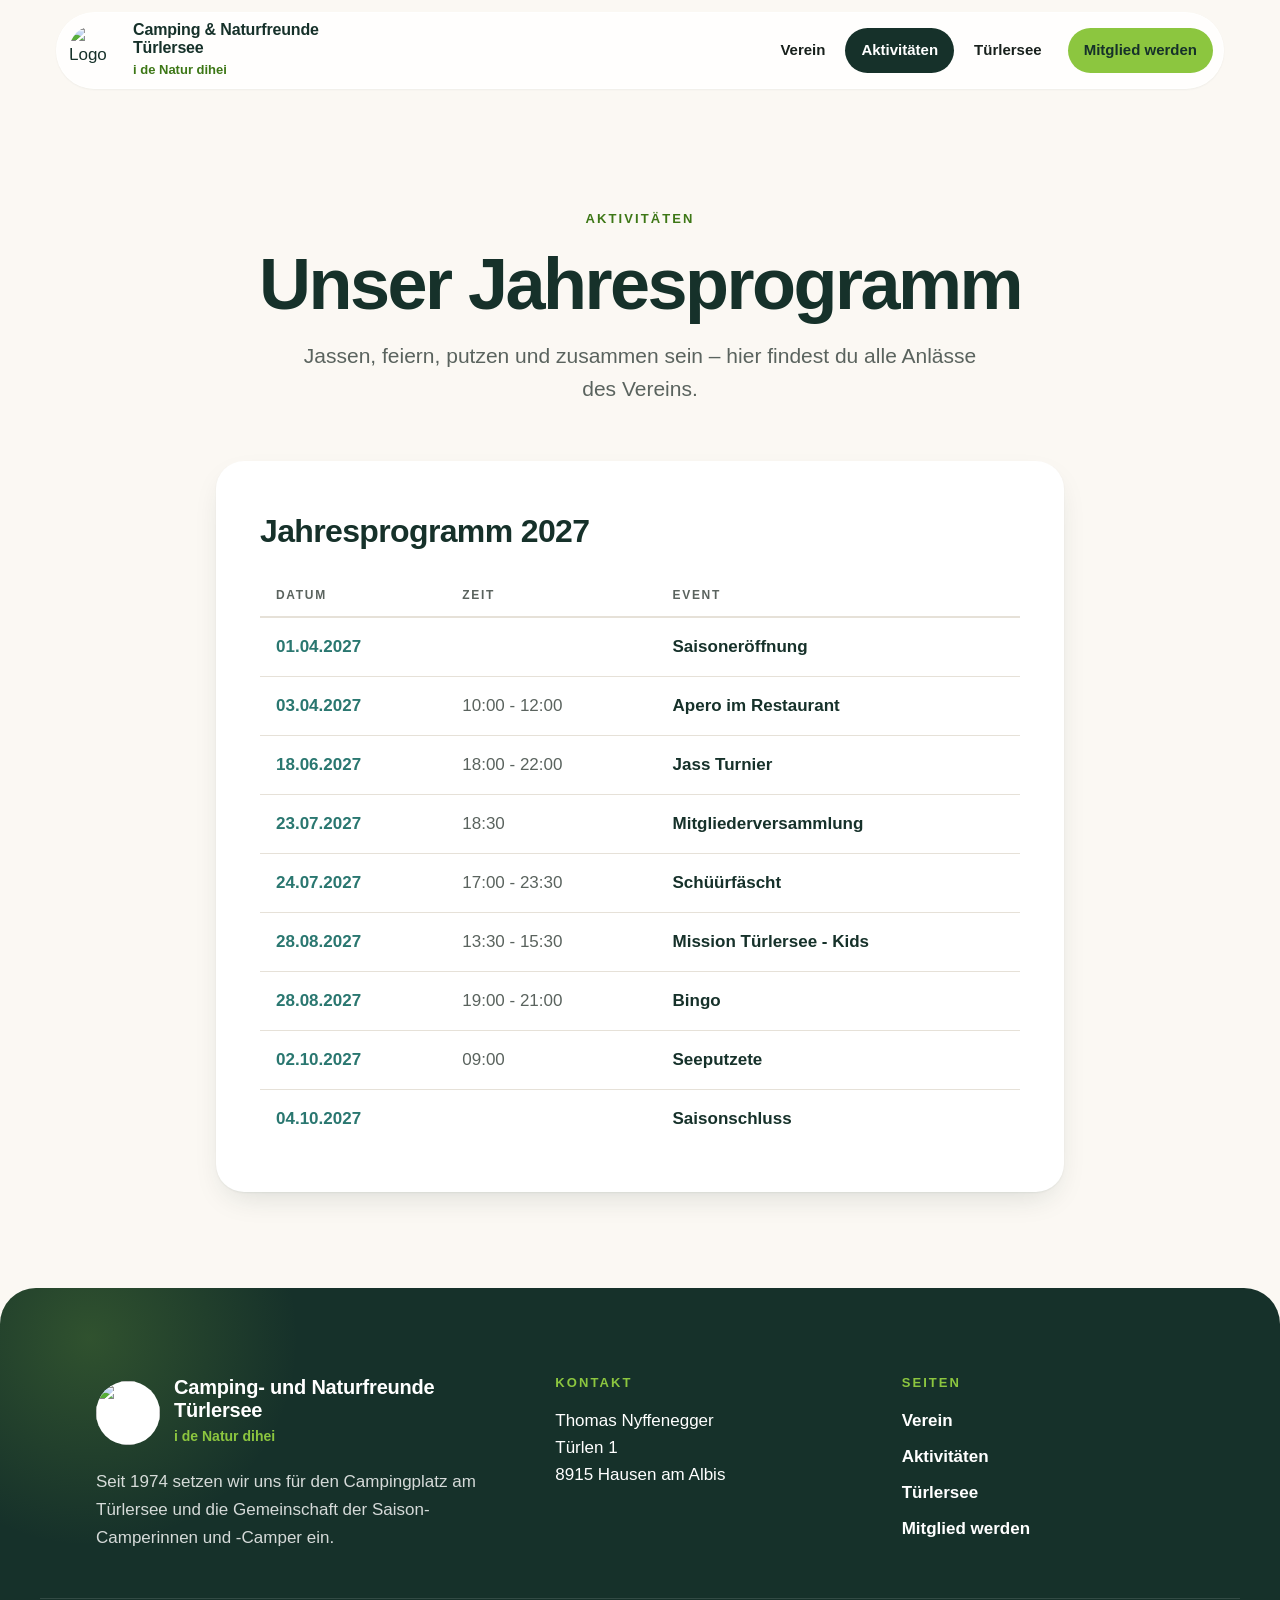
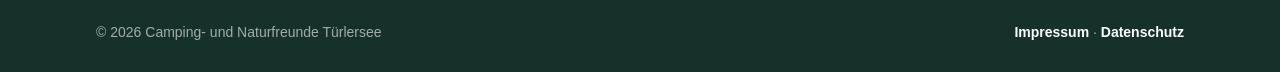
==== aktivitaten.html @ e2f5adae "Neues, modernes Design für alle Seiten - Frische Farbwelt aus Frosch-Logo und See, abgerundete Karte" ====
<!doctype html>
<html lang="de-CH">
<head>
<meta charset="utf-8">
<meta name="viewport" content="width=device-width, initial-scale=1">
<title>Aktivitäten | Camping- und Naturfreunde Türlersee</title>
<meta name="description" content="Jahresprogramm des Vereins Camping- und Naturfreunde Türlersee: Jassturnier, Mitgliederversammlung, Schüür Fäscht, Bingo, Seeputzete und mehr.">
<meta property="og:title" content="Aktivitäten | Camping- und Naturfreunde Türlersee">
<meta property="og:description" content="Jahresprogramm des Vereins Camping- und Naturfreunde Türlersee: Jassturnier, Mitgliederversammlung, Schüür Fäscht, Bingo, Seeputzete und mehr.">
<meta property="og:image" content="assets/img/hero.jpg">
<meta property="og:locale" content="de_CH">
<link rel="icon" href="assets/img/logo.jpg">
<link rel="preload" href="assets/fonts/nunito-sans-latin-wght-normal.woff2" as="font" type="font/woff2" crossorigin>
<meta name="theme-color" content="#16312a">
<script>document.documentElement.classList.add("js")</script>
<link rel="stylesheet" href="assets/css/style.css">
</head>
<body>
<a class="skip" href="#inhalt">Weiter zum Hauptinhalt</a>
<header class="kopf">
  <div class="kopf-in">
    <a class="marke" href="index.html">
      <img src="assets/img/logo.jpg" alt="Logo Camping Naturfreunde Türlersee" width="52" height="52">
      <span><span class="marke-name">Camping &amp; Naturfreunde<br>Türlersee</span><span class="marke-claim">i de Natur dihei</span></span>
    </a>
    <button class="menu-knopf" type="button" aria-controls="nav" aria-expanded="false" aria-label="Menü"><span></span><span></span><span></span></button>
    <nav class="nav" id="nav" aria-label="Hauptnavigation">
      <ul>
        <li><a href="verein.html">Verein</a></li>
        <li><a href="aktivitaten.html" aria-current="page">Aktivitäten</a></li>
        <li><a href="tuerlersee.html">Türlersee</a></li>
        <li class="nav-cta"><a href="verein.html#anmelden">Mitglied werden</a></li>
      </ul>
    </nav>
  </div>
</header>

<main id="inhalt">
<section class="seitenkopf">
  <p class="label">Aktivitäten</p>
  <h1>Unser Jahresprogramm</h1>
  <p class="lead">Jassen, feiern, putzen und zusammen sein – hier findest du alle Anlässe des Vereins.</p>
</section>
<section class="wrap" style="max-width:960px">
  <div class="programm-karte auftauchen">
    <div class="tabelle-rahmen">
    <table class="programm">
      <caption>Jahresprogramm 2027</caption>
      <thead>
        <tr><th scope="col">Datum</th><th scope="col">Zeit</th><th scope="col">Event</th></tr>
      </thead>
      <tbody>
        <tr><td>01.04.2027</td><td></td><td>Saisoneröffnung</td></tr>
        <tr><td>03.04.2027</td><td>10:00 - 12:00</td><td>Apero im Restaurant</td></tr>
        <tr><td>18.06.2027</td><td>18:00 - 22:00</td><td>Jass Turnier</td></tr>
        <tr><td>23.07.2027</td><td>18:30</td><td>Mitgliederversammlung</td></tr>
        <tr><td>24.07.2027</td><td>17:00 - 23:30</td><td>Schüürfäscht</td></tr>
        <tr><td>28.08.2027</td><td>13:30 - 15:30</td><td>Mission Türlersee - Kids</td></tr>
        <tr><td>28.08.2027</td><td>19:00 - 21:00</td><td>Bingo</td></tr>
        <tr><td>02.10.2027</td><td>09:00</td><td>Seeputzete</td></tr>
        <tr><td>04.10.2027</td><td></td><td>Saisonschluss</td></tr>
      </tbody>
    </table>
    </div>
  </div>
</section>
<section class="wrap" style="max-width:960px">
  <div id="programm">
    <noscript><p class="leer">Bitte JavaScript aktivieren, um die Veranstaltungen zu sehen.</p></noscript>
  </div>
</section>
</main>

<footer class="fuss">
  <div class="fuss-in">
    <div>
      <div class="fuss-marke">
        <img src="assets/img/logo.jpg" alt="" width="64" height="64">
        <div><b>Camping- und Naturfreunde Türlersee</b><span>i de Natur dihei</span></div>
      </div>
      <p>Seit 1974 setzen wir uns für den Campingplatz am Türlersee und die Gemeinschaft der Saison-Camperinnen und -Camper ein.</p>
    </div>
    <div>
      <h2>Kontakt</h2>
      <address>Thomas Nyffenegger<br>Türlen 1<br>8915 Hausen am Albis</address>
    </div>
    <nav aria-label="Fusszeile">
      <h2>Seiten</h2>
      <ul>
        <li><a href="verein.html">Verein</a></li>
        <li><a href="aktivitaten.html">Aktivitäten</a></li>
        <li><a href="tuerlersee.html">Türlersee</a></li>
        <li><a href="verein.html#anmelden">Mitglied werden</a></li>
      </ul>
    </nav>
  </div>
  <div class="fuss-unten">
    <p>© <span id="jahr">2026</span> Camping- und Naturfreunde Türlersee</p>
    <p><a href="impressum.html">Impressum</a> · <a href="datenschutz.html">Datenschutz</a></p>
  </div>
</footer>
<script src="assets/js/events.js" defer></script>
<script src="assets/js/main.js" defer></script>
</body>
</html>
---- assets/css/style.css ----
/* Camping- und Naturfreunde Türlersee – Design 2026 */
@font-face { font-family: "EB Garamond"; src: url("../fonts/eb-garamond-latin-wght-normal.woff2") format("woff2"); font-weight: 400 800; font-display: swap; }
@font-face { font-family: "Nunito Sans"; src: url("../fonts/nunito-sans-latin-wght-normal.woff2") format("woff2"); font-weight: 200 1000; font-display: swap; }

:root {
  --wald: #16312a;        /* tiefes Waldgrün */
  --wald-2: #21463b;
  --see: #2a7770;         /* Seegrün */
  --see-hell: #e3f0ec;
  --frosch: #8cc63f;      /* Logo-Frosch */
  --frosch-text: #3d7716;
  --frosch-hell: #eef6e0;
  --sand: #c49a6c;        /* Logo-Kreis */
  --sand-hell: #f6efe4;
  --creme: #fbf8f3;
  --koralle: #e0532b;
  --sonne: #f0a21a;
  --text: #18201c;
  --grau: #5a635e;
  --linie: #e6e1d8;
  --weiss: #fff;
  --serif: "EB Garamond", Georgia, serif;
  --sans: "Nunito Sans", "Avenir Next", Avenir, "Helvetica Neue", Arial, sans-serif;
  --rand: clamp(16px, 4.5vw, 56px);
  --r: 22px;
  --r-klein: 14px;
  --schatten: 0 1px 2px rgba(22,49,42,.06), 0 12px 32px -12px rgba(22,49,42,.18);
}
*, *::before, *::after { box-sizing: border-box; }
html { scroll-behavior: smooth; -webkit-text-size-adjust: 100%; scroll-padding-top: 96px; }
body { margin: 0; font-family: var(--sans); font-weight: 400; font-size: 17px; line-height: 1.65; color: var(--text); background: var(--creme); -webkit-font-smoothing: antialiased; }
img { max-width: 100%; display: block; }
a { color: var(--see); text-underline-offset: 3px; }
a:focus-visible, button:focus-visible, input:focus-visible, summary:focus-visible { outline: 3px solid var(--sonne); outline-offset: 3px; border-radius: 6px; }
h1, h2, h3 { margin: 0; font-weight: 800; letter-spacing: -.02em; line-height: 1.1; }
p { margin: 0 0 1em; }
.skip { position: absolute; left: -999px; top: 0; background: var(--wald); color: #fff; padding: 10px 16px; z-index: 100; }
.skip:focus { left: 8px; top: 8px; border-radius: 8px; }
.wrap { max-width: 1200px; margin: 0 auto; padding: 0 var(--rand); }
.schmal { max-width: 820px; }
.mitte { text-align: center; }

/* ---------- Kopfzeile ---------- */
.kopf { position: sticky; top: 0; z-index: 50; padding: 12px var(--rand); transition: padding .25s; }
.kopf-in { display: flex; align-items: center; justify-content: space-between; gap: 16px; max-width: 1200px; margin: 0 auto; padding: 8px 10px 8px 12px; background: rgba(255,255,255,.82); backdrop-filter: saturate(1.6) blur(14px); -webkit-backdrop-filter: saturate(1.6) blur(14px); border: 1px solid rgba(255,255,255,.7); border-radius: 999px; box-shadow: 0 1px 2px rgba(22,49,42,.05); transition: box-shadow .25s, background .25s; }
.kopf.scrolled .kopf-in { background: rgba(255,255,255,.94); box-shadow: var(--schatten); }
.marke { display: flex; align-items: center; gap: 12px; text-decoration: none; color: var(--wald); min-width: 0; }
.marke img { width: 52px; height: 52px; flex: none; border-radius: 50%; }
.marke-name { font-weight: 800; font-size: 16px; line-height: 1.15; display: block; letter-spacing: -.01em; }
.marke-claim { font-size: 13px; display: block; margin-top: 1px; color: var(--frosch-text); font-weight: 600; }
.nav { display: flex; align-items: center; }
.nav ul { list-style: none; display: flex; align-items: center; gap: 4px; margin: 0; padding: 0; }
.nav a { display: block; font-weight: 700; font-size: 15px; color: var(--text); text-decoration: none; padding: 10px 16px; border-radius: 999px; transition: background .2s, color .2s; }
.nav a:hover { background: var(--frosch-hell); color: var(--wald); }
.nav a[aria-current="page"] { background: var(--wald); color: #fff; }
.nav .nav-cta a { background: var(--frosch); color: var(--wald); margin-left: 6px; }
.nav .nav-cta a:hover { background: #9dd255; }
.menu-knopf { display: none; background: var(--wald); border: 0; padding: 12px 11px; cursor: pointer; border-radius: 999px; }
.menu-knopf span { display: block; width: 20px; height: 2px; background: #fff; margin: 4px 0; border-radius: 2px; transition: transform .2s, opacity .2s; }

/* ---------- Bausteine ---------- */
.label { display: inline-flex; align-items: center; gap: 10px; font-weight: 800; font-size: 13px; letter-spacing: .16em; text-transform: uppercase; color: var(--frosch-text); margin: 0 0 16px; }
.label::before { content: ""; width: 22px; height: 2px; background: currentColor; border-radius: 2px; }
.mitte .label::before, .label.ohne-strich::before { display: none; }
.titel { font-size: clamp(32px, 4.4vw, 54px); color: var(--wald); margin-bottom: 18px; }
.lead { font-size: clamp(18px, 1.9vw, 21px); line-height: 1.55; color: var(--grau); }
.knopf { display: inline-flex; align-items: center; justify-content: center; gap: 10px; font-family: var(--sans); font-weight: 800; font-size: 15px; text-decoration: none; color: #fff; background: var(--wald); border: 0; padding: 14px 24px; border-radius: 999px; cursor: pointer; transition: transform .2s, box-shadow .2s, background .2s; }
.knopf:hover { transform: translateY(-2px); box-shadow: 0 10px 22px -10px rgba(22,49,42,.6); }
.knopf::after { content: "→"; transition: transform .2s; }
.knopf:hover::after { transform: translateX(3px); }
.knopf.ohne-pfeil::after { display: none; }
.knopf.frosch { background: var(--frosch); color: var(--wald); }
.knopf.hell { background: rgba(255,255,255,.16); color: #fff; box-shadow: inset 0 0 0 1.5px rgba(255,255,255,.6); backdrop-filter: blur(6px); }
.knopf.hell:hover { background: rgba(255,255,255,.26); }
.abschnitt { padding: clamp(56px, 9vw, 112px) 0; }
.kopfzeile { display: flex; justify-content: space-between; align-items: flex-end; gap: 24px; flex-wrap: wrap; margin-bottom: clamp(28px, 4vw, 44px); }
.kopfzeile .titel { margin: 0; }

/* ---------- Startseite: Hero ---------- */
.hero { padding: 0 var(--rand); }
.hero-in { position: relative; max-width: 1400px; margin: 0 auto; min-height: min(84vh, 760px); border-radius: calc(var(--r) + 8px); overflow: hidden; display: flex; align-items: flex-end; isolation: isolate; }
.hero-in > img { position: absolute; inset: 0; width: 100%; height: 100%; object-fit: cover; z-index: -2; animation: zoom 18s ease-out both; }
.hero-in::before { content: ""; position: absolute; inset: 0; z-index: -1; background: linear-gradient(180deg, rgba(10,30,24,0) 30%, rgba(10,30,24,.35) 55%, rgba(10,30,24,.85) 100%), linear-gradient(90deg, rgba(10,30,24,.45), transparent 60%); }
.hero-text { padding: clamp(28px, 5vw, 64px) clamp(22px, 5vw, 64px) calc(clamp(28px, 5vw, 64px) + 46px); color: #fff; max-width: 820px; }
.hero-text .label { color: var(--frosch); }
.hero h1 { font-size: clamp(40px, 6.6vw, 88px); line-height: .98; letter-spacing: -.035em; margin-bottom: 20px; }
.hero h1 em { font-family: var(--serif); font-style: normal; font-weight: 500; color: var(--frosch); letter-spacing: -.01em; }
.hero p { font-size: clamp(18px, 2vw, 22px); line-height: 1.45; margin: 0 0 28px; max-width: 560px; color: rgba(255,255,255,.9); }
.hero-knoepfe { display: flex; flex-wrap: wrap; gap: 12px; }
@keyframes zoom { from { transform: scale(1.08); } to { transform: scale(1); } }

/* Fakten-Leiste */
.fakten-leiste { position: relative; z-index: 2; max-width: 1080px; margin: -46px auto 0; padding: 0 var(--rand); }
.fakten-leiste ul { list-style: none; margin: 0; padding: 22px clamp(16px, 3vw, 36px); display: grid; grid-template-columns: repeat(4, 1fr); gap: 12px; background: #fff; border-radius: var(--r); box-shadow: var(--schatten); }
.fakten-leiste li { text-align: center; padding: 6px 4px; }
.fakten-leiste li + li { border-left: 1px solid var(--linie); }
.fakten-leiste b { display: block; font-size: clamp(26px, 3vw, 36px); font-weight: 900; color: var(--wald); letter-spacing: -.03em; line-height: 1.1; }
.fakten-leiste span { font-size: 14px; color: var(--grau); font-weight: 600; }

/* Drei Kacheln */
.kacheln { display: grid; grid-template-columns: repeat(3, 1fr); gap: clamp(16px, 2.4vw, 28px); }
.kachel { position: relative; display: flex; flex-direction: column; padding: clamp(24px, 3vw, 34px); border-radius: var(--r); background: #fff; box-shadow: 0 1px 2px rgba(22,49,42,.05); transition: transform .25s, box-shadow .25s; overflow: hidden; }
.kachel:hover { transform: translateY(-4px); box-shadow: var(--schatten); }
.kachel-icon { width: 76px; height: 76px; border-radius: 20px; display: grid; place-items: center; margin-bottom: 22px; }
.kachel-icon svg { width: 52px; height: auto; }
.kachel h2 { font-size: 26px; color: var(--wald); margin-bottom: 10px; }
.kachel p { color: var(--grau); flex: 1; margin-bottom: 22px; }
.kachel-link { font-weight: 800; text-decoration: none; color: var(--wald); display: inline-flex; gap: 8px; align-items: center; }
.kachel-link::after { content: ""; position: absolute; inset: 0; }
.kachel-link span { transition: transform .2s; }
.kachel:hover .kachel-link span { transform: translateX(4px); }
.ton-frosch { background: var(--frosch-hell); color: var(--frosch-text); }
.ton-see { background: var(--see-hell); color: var(--see); }
.ton-sand { background: var(--sand-hell); color: #9a6c3a; }

/* Galerie (Bento) */
.galerie { display: grid; grid-template-columns: repeat(12, 1fr); grid-auto-rows: clamp(150px, 19vw, 250px); gap: clamp(10px, 1.6vw, 18px); }
.galerie a { display: block; overflow: hidden; border-radius: var(--r); position: relative; }
.galerie img { width: 100%; height: 100%; object-fit: cover; transition: transform .6s cubic-bezier(.2,.7,.2,1); }
.galerie a:hover img { transform: scale(1.05); }
.g-a { grid-column: span 7; grid-row: span 2; }
.g-b { grid-column: span 5; }
.g-c { grid-column: span 5; }
.g-d { grid-column: span 12; grid-row: span 1; }
.g4 { grid-column: span 4; } .g8 { grid-column: span 8; }

/* Zitat */
.zitat { position: relative; background: var(--wald); color: #fff; border-radius: calc(var(--r) + 8px); padding: clamp(44px, 7vw, 88px) clamp(24px, 7vw, 96px); overflow: hidden; }
.zitat::after { content: ""; position: absolute; right: -80px; bottom: -80px; width: 280px; height: 280px; border-radius: 50%; background: radial-gradient(circle, rgba(140,198,63,.35), transparent 70%); }
.zitat .label { color: var(--frosch); }
.zitat-zeichen { display: block; font-family: var(--serif); font-size: 120px; line-height: .5; height: 50px; color: var(--frosch); }
.zitat blockquote { margin: 0; max-width: 860px; font-family: var(--serif); font-weight: 500; font-size: clamp(26px, 3.4vw, 42px); line-height: 1.22; letter-spacing: -.01em; }

/* Mitglied-werden-Band */
.cta-band { position: relative; border-radius: calc(var(--r) + 8px); overflow: hidden; min-height: clamp(300px, 36vw, 440px); display: flex; align-items: center; background: var(--wald) center/cover no-repeat; isolation: isolate; }
.cta-band::before { content: ""; position: absolute; inset: 0; z-index: -1; background: linear-gradient(90deg, rgba(10,30,24,.82) 0%, rgba(10,30,24,.5) 55%, rgba(10,30,24,.1) 100%); }
.cta-band > div { padding: clamp(28px, 6vw, 72px); color: #fff; max-width: 620px; }
.cta-band h2 { font-size: clamp(30px, 4vw, 48px); margin-bottom: 14px; }
.cta-band p { color: rgba(255,255,255,.88); font-size: 18px; margin-bottom: 26px; }
.cta-band .label { color: var(--frosch); }
.band { height: clamp(220px, 34vw, 460px); border-radius: calc(var(--r) + 8px); background: var(--sand-hell) center/cover no-repeat; }

/* ---------- Unterseiten-Kopf ---------- */
.seitenkopf { text-align: center; padding: clamp(48px, 8vw, 104px) var(--rand) clamp(32px, 5vw, 56px); }
.seitenkopf .label::before { display: none; }
.seitenkopf h1:not(.label), .seitenkopf .titel { font-size: clamp(40px, 6vw, 72px); color: var(--wald); letter-spacing: -.035em; margin: 0 auto 16px; max-width: 900px; }
.seitenkopf .lead { margin: 0 auto; max-width: 680px; }

/* ---------- Verein ---------- */
.geschichte { display: grid; grid-template-columns: 220px 1fr; gap: clamp(24px, 5vw, 64px); align-items: start; background: #fff; border-radius: var(--r); padding: clamp(28px, 5vw, 56px); box-shadow: 0 1px 2px rgba(22,49,42,.05); }
.geschichte-jahr { font-size: clamp(64px, 9vw, 112px); font-weight: 900; letter-spacing: -.05em; line-height: .9; color: var(--frosch); }
.geschichte-jahr small { display: block; font-size: 14px; letter-spacing: .14em; text-transform: uppercase; color: var(--grau); font-weight: 800; margin-top: 10px; }
.geschichte p { font-size: clamp(17px, 1.6vw, 19px); }
.geschichte p:last-child { margin: 0; font-weight: 800; color: var(--wald); }

.split { display: grid; grid-template-columns: 1fr 1fr; gap: clamp(16px, 2.4vw, 28px); align-items: stretch; }
.split > * { border-radius: var(--r); overflow: hidden; }
.split-text { display: flex; flex-direction: column; justify-content: center; padding: clamp(32px, 5vw, 64px); }
.split-text p { font-size: clamp(18px, 1.9vw, 22px); line-height: 1.45; margin: 0; }
.split-text.dunkel { background: var(--wald); color: #fff; }
.split-text.dunkel .label { color: var(--frosch); }
.split-bild { position: relative; min-height: clamp(260px, 32vw, 440px); }
.split-bild img { position: absolute; inset: 0; width: 100%; height: 100%; object-fit: cover; }
.bg-weiss { background: #fff; } .bg-sand { background: var(--sand-hell); } .bg-frosch { background: var(--frosch-hell); }
.split.vorstand-zeile { grid-template-columns: 1.35fr 1fr; align-items: center; }
.split.vorstand-zeile .split-text { padding: clamp(24px, 3vw, 36px); align-self: stretch; }
.vorstand-bild { display: block; cursor: zoom-in; border-radius: var(--r); overflow: hidden; }
.vorstand-bild img { width: 100%; height: auto; transition: transform .6s; }
.vorstand-bild:hover img { transform: scale(1.03); }
.vorstand { list-style: none; margin: 0; padding: 0; display: grid; gap: 10px; }
.vorstand li { display: flex; justify-content: space-between; gap: 12px; flex-wrap: wrap; padding: 12px 16px; background: var(--creme); border-radius: var(--r-klein); font-size: 17px; }
.vorstand li span { font-weight: 800; color: var(--wald); }
.vorstand li em { font-style: normal; color: var(--frosch-text); font-weight: 700; font-size: 15px; }
.zahlen { display: grid; grid-template-columns: 1fr 1fr; gap: 14px; margin-top: 6px; }
.zahl { background: #fff; border-radius: var(--r-klein); padding: 22px; }
.zahl b { display: block; font-weight: 900; font-size: clamp(44px, 5vw, 60px); line-height: 1; letter-spacing: -.04em; color: var(--wald); margin-bottom: 6px; }
.zahl span { font-size: 15px; color: var(--grau); font-weight: 600; }
.stapel { display: grid; gap: clamp(16px, 2.4vw, 28px); }

/* Formular */
.formular { max-width: 760px; margin: 0 auto; background: #fff; border-radius: calc(var(--r) + 6px); padding: clamp(28px, 5vw, 56px); box-shadow: var(--schatten); }
.formular h2 { font-size: clamp(32px, 4vw, 44px); color: var(--wald); text-align: center; margin-bottom: 10px; }
.formular .einleitung { text-align: center; color: var(--grau); font-size: 18px; }
.felder { display: grid; grid-template-columns: 1fr 1fr; gap: 16px 18px; margin-top: 28px; }
.feld { display: flex; flex-direction: column; gap: 6px; font-size: 14px; font-weight: 700; color: var(--wald); }
.feld.breit { grid-column: 1 / -1; }
.feld input { font: 400 17px var(--sans); color: var(--text); padding: 13px 16px; border: 1.5px solid var(--linie); background: var(--creme); border-radius: 12px; width: 100%; transition: border-color .2s, background .2s, box-shadow .2s; }
.feld input:hover { border-color: #d3ccbf; }
.feld input:focus { border-color: var(--see); background: #fff; outline: none; box-shadow: 0 0 0 4px rgba(42,119,112,.15); }
.formular .knopf { width: 100%; margin-top: 26px; padding: 17px; font-size: 17px; background: var(--frosch); color: var(--wald); }
.hinweis { margin: 18px 0 0; padding: 14px 18px; background: var(--frosch-hell); border-radius: var(--r-klein); font-size: 16px; color: var(--wald); }
.hinweis[hidden] { display: none; }
.klein { font-size: 14px; color: var(--grau); }

/* ---------- Aktivitäten ---------- */
.programm-karte { background: #fff; border-radius: calc(var(--r) + 6px); padding: clamp(20px, 4vw, 44px); box-shadow: var(--schatten); overflow-x: auto; }
.tabelle-rahmen { overflow-x: auto; }
.programm { width: 100%; border-collapse: separate; border-spacing: 0; font-size: clamp(15px, 1.6vw, 17px); }
.programm caption { caption-side: top; text-align: left; font-weight: 900; letter-spacing: -.02em; font-size: clamp(24px, 3vw, 32px); color: var(--wald); padding-bottom: 18px; }
.programm th { color: var(--grau); font-weight: 800; font-size: 12px; letter-spacing: .14em; text-transform: uppercase; text-align: left; padding: 10px 16px; border-bottom: 2px solid var(--linie); }
.programm td { padding: 15px 16px; border-bottom: 1px solid var(--linie); }
.programm td:first-child { white-space: nowrap; font-variant-numeric: tabular-nums; font-weight: 800; color: var(--see); }
.programm td:nth-child(2) { white-space: nowrap; font-variant-numeric: tabular-nums; color: var(--grau); }
.programm td:last-child { font-weight: 700; color: var(--wald); }
.programm tbody tr:last-child td { border-bottom: 0; }
.programm tbody tr { transition: background .15s; }
.programm tbody tr:hover td { background: var(--creme); }
.programm tbody tr:hover td:first-child { border-radius: 12px 0 0 12px; }
.programm tbody tr:hover td:last-child { border-radius: 0 12px 12px 0; }
@media (max-width: 520px) { .programm th, .programm td { padding: 12px 8px; } .programm td:nth-child(2) { white-space: normal; } }

.jahr { font-size: clamp(28px, 3.4vw, 40px); font-weight: 900; color: var(--wald); margin: 56px 0 18px; display: flex; align-items: center; gap: 18px; letter-spacing: -.03em; }
.jahr::after { content: ""; flex: 1; height: 2px; background: var(--linie); border-radius: 2px; }
.events { list-style: none; margin: 0; padding: 0; display: grid; gap: 12px; }
.event { background: #fff; border-radius: var(--r); box-shadow: 0 1px 2px rgba(22,49,42,.05); transition: box-shadow .2s; overflow: hidden; }
.event:hover, .event[open] { box-shadow: var(--schatten); }
.event summary { list-style: none; cursor: pointer; display: grid; grid-template-columns: 74px 1fr auto; gap: 18px; align-items: center; padding: 14px 20px 14px 14px; }
.event summary::-webkit-details-marker { display: none; }
.event-datum { text-align: center; background: var(--see-hell); border-radius: 16px; padding: 10px 4px; line-height: 1.05; }
.event-datum b { display: block; font-weight: 900; font-size: 28px; color: var(--see); letter-spacing: -.03em; }
.event-datum span { font-size: 12px; font-weight: 800; letter-spacing: .08em; text-transform: uppercase; color: var(--see); }
.event-titel { font-weight: 800; font-size: clamp(18px, 2vw, 22px); line-height: 1.2; color: var(--wald); letter-spacing: -.015em; }
.event-meta { font-size: 15px; color: var(--grau); margin-top: 3px; }
.event-pfeil { width: 36px; height: 36px; border-radius: 50%; background: var(--creme); position: relative; transition: transform .25s, background .2s; }
.event-pfeil::before { content: ""; position: absolute; left: 50%; top: 45%; width: 9px; height: 9px; border-right: 2px solid var(--wald); border-bottom: 2px solid var(--wald); transform: translate(-50%, -50%) rotate(45deg); }
.event[open] .event-pfeil { transform: rotate(180deg); background: var(--frosch-hell); }
.event-inhalt { display: grid; grid-template-columns: minmax(0, 280px) 1fr; gap: 28px; padding: 8px 24px 28px 106px; }
.event-inhalt.ohne-bild { grid-template-columns: 1fr; }
.event-inhalt h3 { font-size: 12px; font-weight: 800; letter-spacing: .14em; text-transform: uppercase; color: var(--frosch-text); margin: 18px 0 6px; }
.event-inhalt h3:first-child { margin-top: 0; }
.event-inhalt p { white-space: pre-line; margin: 0; }
.event-bilder { display: grid; gap: 12px; align-content: start; }
.event-bilder a { border-radius: var(--r-klein); overflow: hidden; display: block; }
.event.kommend .event-datum { background: var(--frosch); }
.event.kommend .event-datum b, .event.kommend .event-datum span { color: var(--wald); }
.marke-neu { display: inline-block; background: var(--frosch); color: var(--wald); font-size: 11px; font-weight: 800; letter-spacing: .08em; text-transform: uppercase; padding: 3px 10px; border-radius: 999px; margin-left: 10px; vertical-align: middle; }
.leer { text-align: center; font-size: 19px; padding: 36px 20px; background: #fff; border-radius: var(--r); margin: 0; }
.rueckblick { display: flex; justify-content: center; margin: 64px 0 -28px; }
.rueckblick::before { display: none; }

/* ---------- Türlersee ---------- */
.karten { display: grid; grid-template-columns: repeat(auto-fit, minmax(260px, 1fr)); gap: clamp(16px, 2.4vw, 24px); }
.karte { position: relative; display: flex; flex-direction: column; text-decoration: none; color: var(--text); background: #fff; padding: 30px 28px 26px; border-radius: var(--r); box-shadow: 0 1px 2px rgba(22,49,42,.05); transition: transform .25s, box-shadow .25s; }
.karte:hover { transform: translateY(-4px); box-shadow: var(--schatten); }
.karte-icon { width: 52px; height: 52px; border-radius: 16px; display: grid; place-items: center; margin-bottom: 18px; font-size: 24px; }
.karte h2 { font-size: 23px; color: var(--wald); margin-bottom: 8px; }
.karte p { font-size: 16px; color: var(--grau); margin-bottom: 18px; flex: 1; }
.karte span { font-weight: 800; font-size: 15px; color: var(--see); word-break: break-word; }
.fakten { display: grid; grid-template-columns: repeat(auto-fit, minmax(150px, 1fr)); gap: 16px; text-align: center; margin: 0; }
.fakten div { margin: 0; background: #fff; border-radius: var(--r); padding: 22px 12px; }
.fakten dt { font-size: 12px; letter-spacing: .14em; text-transform: uppercase; font-weight: 800; color: var(--frosch-text); }
.fakten dd { margin: 6px 0 0; font-weight: 900; letter-spacing: -.03em; font-size: 32px; color: var(--wald); }

/* ---------- Textseiten ---------- */
.text .wrap { background: #fff; border-radius: calc(var(--r) + 6px); padding: clamp(28px, 5vw, 64px); }
.text h1 { font-size: clamp(36px, 5vw, 56px); color: var(--wald); letter-spacing: -.035em; margin-bottom: 26px; }
.text h2 { font-size: 22px; color: var(--wald); margin: 32px 0 8px; }

/* ---------- Fusszeile ---------- */
.fuss { background: var(--wald); color: rgba(255,255,255,.82); margin-top: clamp(56px, 8vw, 96px); border-radius: calc(var(--r) + 14px) calc(var(--r) + 14px) 0 0; overflow: hidden; position: relative; }
.fuss::before { content: ""; position: absolute; left: -120px; top: -160px; width: 420px; height: 420px; border-radius: 50%; background: radial-gradient(circle, rgba(140,198,63,.22), transparent 70%); pointer-events: none; }
.fuss-in { position: relative; max-width: 1200px; margin: 0 auto; padding: clamp(48px, 7vw, 88px) var(--rand) 28px; display: grid; grid-template-columns: 1.4fr 1fr 1fr; gap: clamp(28px, 5vw, 64px); }
.fuss-marke { display: flex; align-items: center; gap: 14px; margin-bottom: 18px; }
.fuss-marke img { width: 64px; height: 64px; border-radius: 50%; background: #fff; }
.fuss-marke b { display: block; color: #fff; font-size: 20px; line-height: 1.15; letter-spacing: -.01em; }
.fuss-marke span { color: var(--frosch); font-weight: 700; font-size: 14px; }
.fuss h2 { font-size: 13px; letter-spacing: .16em; text-transform: uppercase; color: var(--frosch); margin-bottom: 16px; font-weight: 800; }
.fuss address { font-style: normal; font-size: 17px; line-height: 1.6; color: #fff; }
.fuss ul { list-style: none; margin: 0; padding: 0; display: grid; gap: 8px; }
.fuss a { color: #fff; text-decoration: none; font-weight: 600; }
.fuss a:hover { color: var(--frosch); }
.fuss-unten { position: relative; max-width: 1200px; margin: 0 auto; padding: 22px var(--rand) 28px; border-top: 1px solid rgba(255,255,255,.12); display: flex; justify-content: space-between; gap: 12px; flex-wrap: wrap; font-size: 14px; color: rgba(255,255,255,.6); }
.fuss-unten p { margin: 0; }

/* Lightbox */
.lightbox { position: fixed; inset: 0; z-index: 200; background: rgba(10,22,18,.94); display: grid; place-items: center; padding: 24px; cursor: zoom-out; backdrop-filter: blur(4px); }
.lightbox[hidden] { display: none; }
.lightbox img { max-width: 100%; max-height: calc(100vh - 48px); object-fit: contain; border-radius: 12px; }
.lightbox button { position: absolute; top: 14px; right: 16px; width: 48px; height: 48px; border-radius: 50%; background: rgba(255,255,255,.12); border: 0; color: #fff; font-size: 30px; line-height: 1; cursor: pointer; }

/* Einblenden beim Scrollen */
.js .auftauchen { opacity: 0; transform: translateY(24px); transition: opacity .7s ease, transform .7s cubic-bezier(.2,.7,.2,1); }
.js .auftauchen.sichtbar { opacity: 1; transform: none; }

/* ---------- Mobil ---------- */
@media (max-width: 900px) {
  .menu-knopf { display: block; }
  .kopf-in { border-radius: 24px; position: relative; }
  .nav { position: absolute; left: 0; right: 0; top: calc(100% + 8px); background: #fff; border-radius: 22px; box-shadow: var(--schatten); display: none; padding: 10px; }
  .nav.offen { display: block; }
  .nav ul { flex-direction: column; align-items: stretch; gap: 4px; }
  .nav a { padding: 14px 18px; font-size: 17px; border-radius: 14px; }
  .nav .nav-cta a { margin: 6px 0 0; text-align: center; }
  .menu-knopf[aria-expanded="true"] span:nth-child(1) { transform: translateY(6px) rotate(45deg); }
  .menu-knopf[aria-expanded="true"] span:nth-child(2) { opacity: 0; }
  .menu-knopf[aria-expanded="true"] span:nth-child(3) { transform: translateY(-6px) rotate(-45deg); }
  .marke img { width: 44px; height: 44px; }
  .marke-name { font-size: 14px; }
  .marke-claim { font-size: 12px; }
  .hero-in { min-height: 78vh; }
  .hero-in::before { background: linear-gradient(180deg, rgba(10,30,24,.1) 0%, rgba(10,30,24,.55) 40%, rgba(10,30,24,.9) 100%); }
  .fakten-leiste ul { grid-template-columns: 1fr 1fr; }
  .fakten-leiste li:nth-child(3) { border-left: 0; }
  .fakten-leiste li:nth-child(n+3) { border-top: 1px solid var(--linie); padding-top: 14px; }
  .kacheln { grid-template-columns: 1fr; }
  .galerie { grid-auto-rows: 44vw; }
  .g-a, .g-d { grid-column: span 12; grid-row: span 1; }
  .g-b, .g-c { grid-column: span 6; }
  .g4, .g8 { grid-column: span 12; }
  .geschichte { grid-template-columns: 1fr; }
  .split, .split.vorstand-zeile { grid-template-columns: 1fr; }
  .split .zuerst { order: -1; }
  .zahlen { grid-template-columns: 1fr 1fr; }
  .felder { grid-template-columns: 1fr; }
  .event summary { grid-template-columns: 62px 1fr auto; gap: 12px; padding: 12px 14px 12px 12px; }
  .event-datum b { font-size: 24px; }
  .event-inhalt { grid-template-columns: 1fr; padding: 4px 18px 24px; }
  .fuss-in { grid-template-columns: 1fr 1fr; }
  .fuss-in > :first-child { grid-column: 1 / -1; }
}
@media (max-width: 480px) {
  .marke-claim { display: none; }
  .g-b, .g-c { grid-column: span 12; }
  .fuss-in { grid-template-columns: 1fr; }
}
@media (prefers-reduced-motion: reduce) {
  *, *::before, *::after { transition: none !important; animation: none !important; scroll-behavior: auto !important; }
  .js .auftauchen { opacity: 1; transform: none; }
}
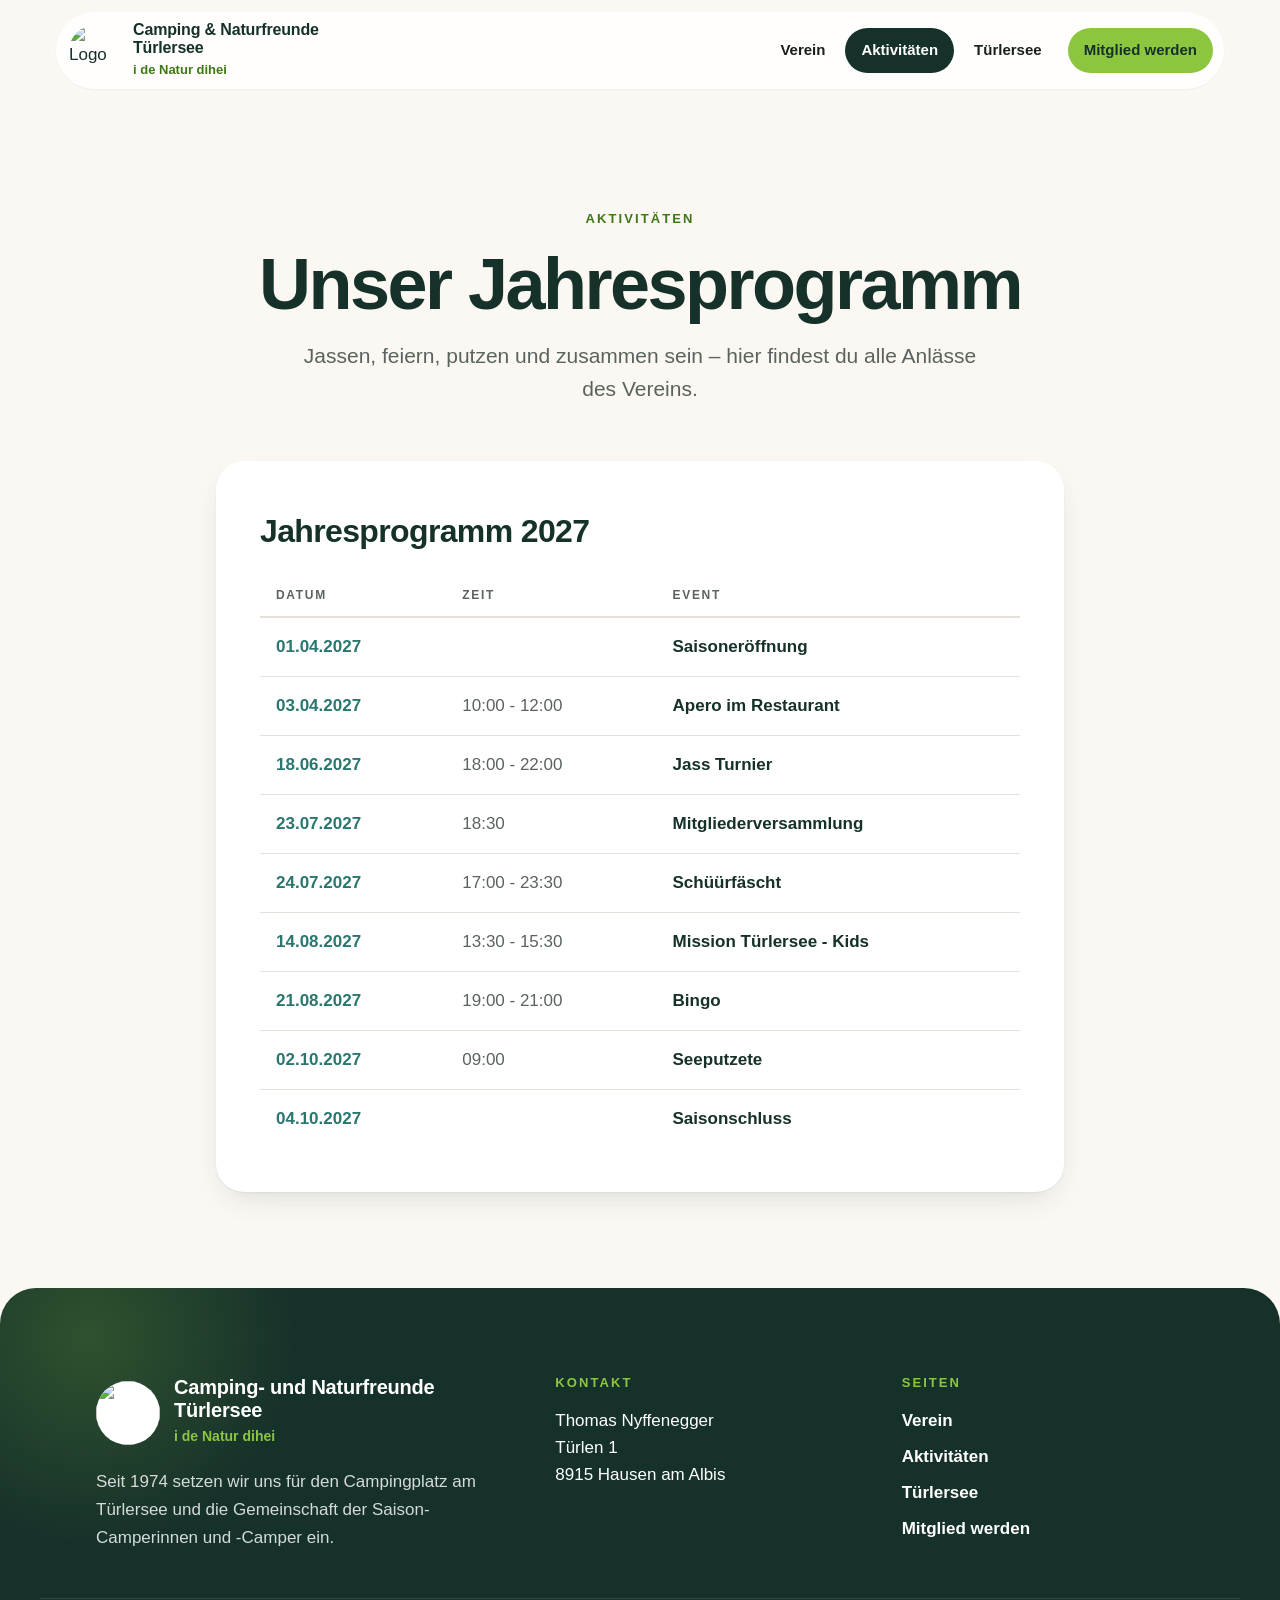
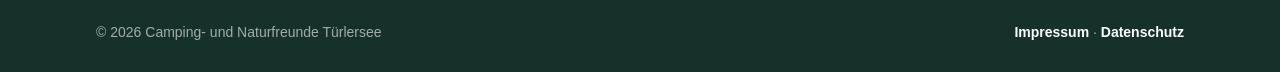
==== commit f97a7930: "Jahresprogramm 2027: Mission Türlersee am 14.08., Bingo am 21.08. Co-Authored-By: Claude Opus 5.5 <n" ====
--- a/aktivitaten.html
+++ b/aktivitaten.html
@@ -55,8 +55,8 @@
         <tr><td>18.06.2027</td><td>18:00 - 22:00</td><td>Jass Turnier</td></tr>
         <tr><td>23.07.2027</td><td>18:30</td><td>Mitgliederversammlung</td></tr>
         <tr><td>24.07.2027</td><td>17:00 - 23:30</td><td>Schüürfäscht</td></tr>
-        <tr><td>28.08.2027</td><td>13:30 - 15:30</td><td>Mission Türlersee - Kids</td></tr>
-        <tr><td>28.08.2027</td><td>19:00 - 21:00</td><td>Bingo</td></tr>
+        <tr><td>14.08.2027</td><td>13:30 - 15:30</td><td>Mission Türlersee - Kids</td></tr>
+        <tr><td>21.08.2027</td><td>19:00 - 21:00</td><td>Bingo</td></tr>
         <tr><td>02.10.2027</td><td>09:00</td><td>Seeputzete</td></tr>
         <tr><td>04.10.2027</td><td></td><td>Saisonschluss</td></tr>
       </tbody>
--- a/assets/css/style.css
+++ b/assets/css/style.css
@@ -189,6 +189,8 @@
 .feld input:focus { border-color: var(--see); background: #fff; outline: none; box-shadow: 0 0 0 4px rgba(42,119,112,.15); }
 .formular .knopf { width: 100%; margin-top: 26px; padding: 17px; font-size: 17px; background: var(--frosch); color: var(--wald); }
 .hinweis { margin: 18px 0 0; padding: 14px 18px; background: var(--frosch-hell); border-radius: var(--r-klein); font-size: 16px; color: var(--wald); }
+.feld-falle { position: absolute; left: -9999px; width: 1px; height: 1px; overflow: hidden; }
+.formular .knopf:disabled { opacity: .7; cursor: wait; transform: none; }
 .hinweis[hidden] { display: none; }
 .klein { font-size: 14px; color: var(--grau); }
 
@@ -239,7 +241,7 @@
 .rueckblick::before { display: none; }
 
 /* ---------- Türlersee ---------- */
-.karten { display: grid; grid-template-columns: repeat(auto-fit, minmax(260px, 1fr)); gap: clamp(16px, 2.4vw, 24px); }
+.karten { display: grid; grid-template-columns: repeat(2, 1fr); gap: clamp(16px, 2.4vw, 24px); }
 .karte { position: relative; display: flex; flex-direction: column; text-decoration: none; color: var(--text); background: #fff; padding: 30px 28px 26px; border-radius: var(--r); box-shadow: 0 1px 2px rgba(22,49,42,.05); transition: transform .25s, box-shadow .25s; }
 .karte:hover { transform: translateY(-4px); box-shadow: var(--schatten); }
 .karte-icon { width: 52px; height: 52px; border-radius: 16px; display: grid; place-items: center; margin-bottom: 18px; font-size: 24px; }
@@ -312,6 +314,7 @@
   .split .zuerst { order: -1; }
   .zahlen { grid-template-columns: 1fr 1fr; }
   .felder { grid-template-columns: 1fr; }
+  .karten { grid-template-columns: 1fr; }
   .event summary { grid-template-columns: 62px 1fr auto; gap: 12px; padding: 12px 14px 12px 12px; }
   .event-datum b { font-size: 24px; }
   .event-inhalt { grid-template-columns: 1fr; padding: 4px 18px 24px; }
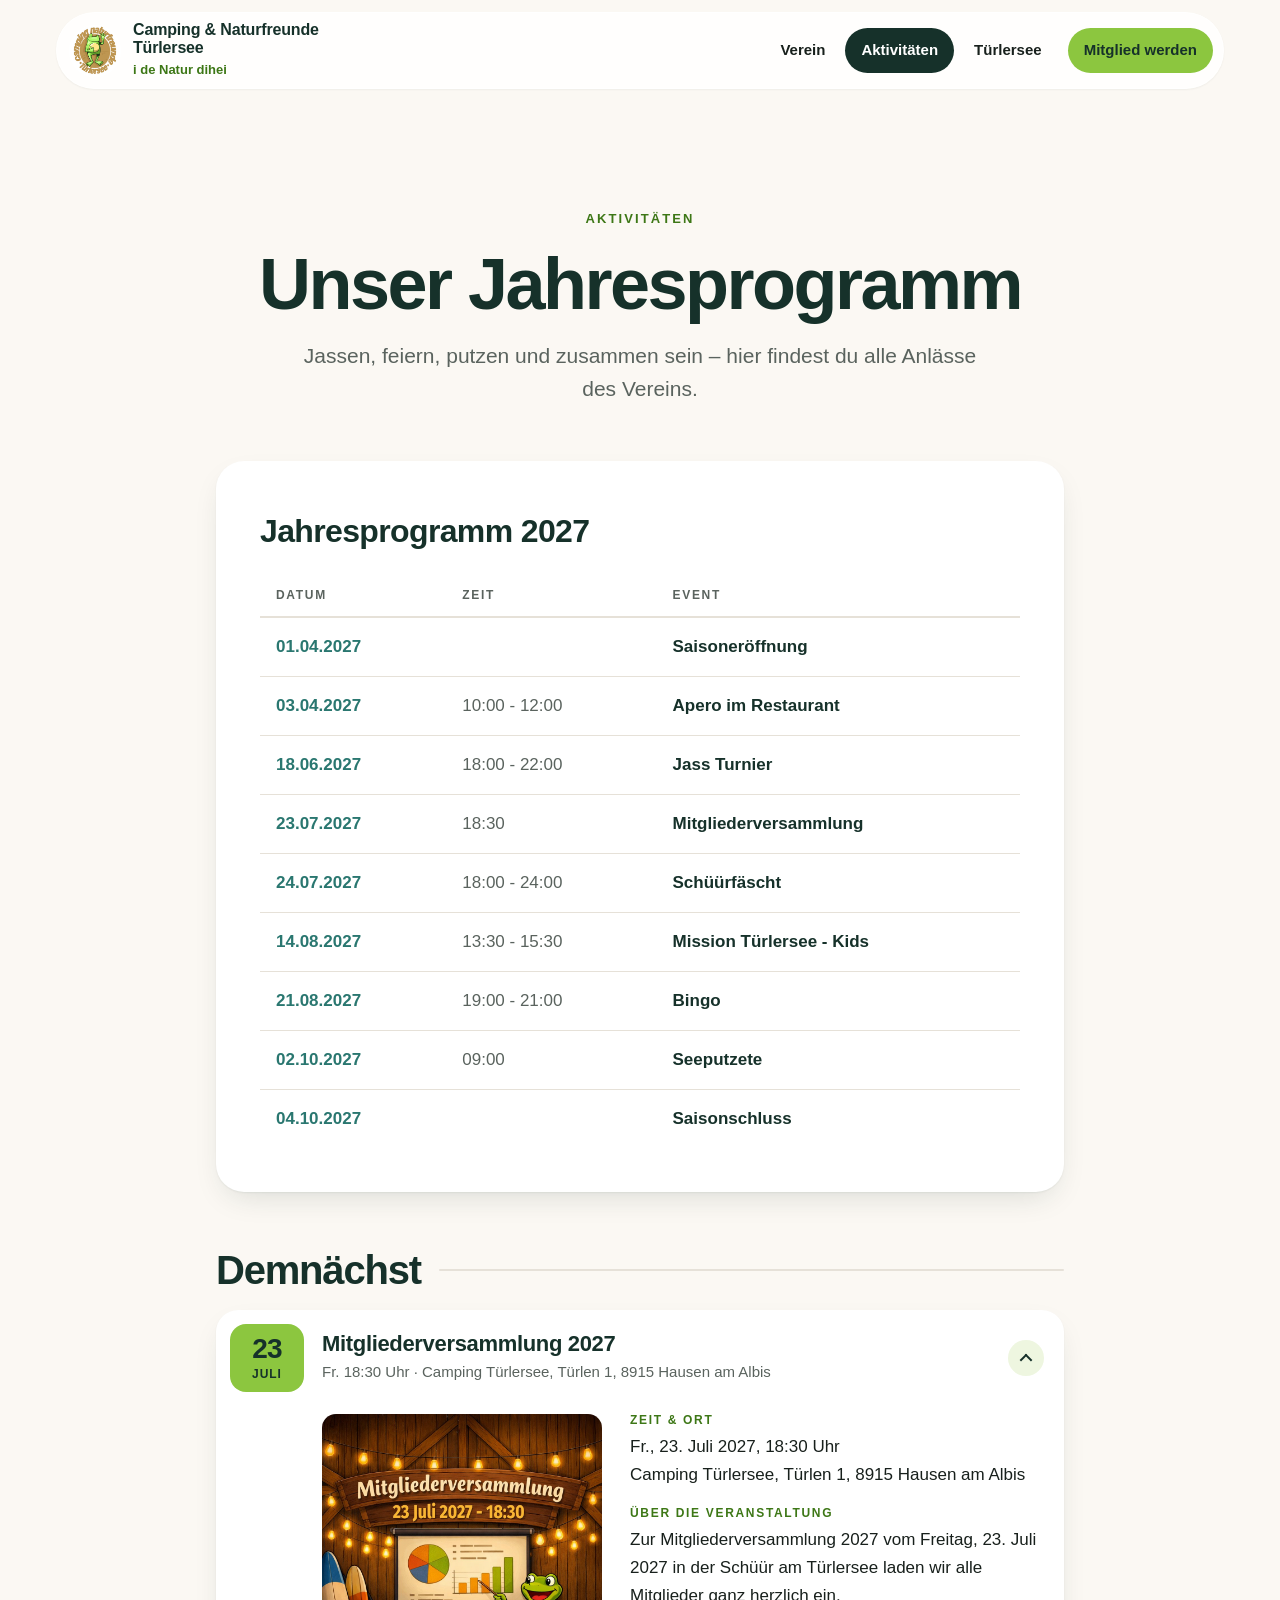
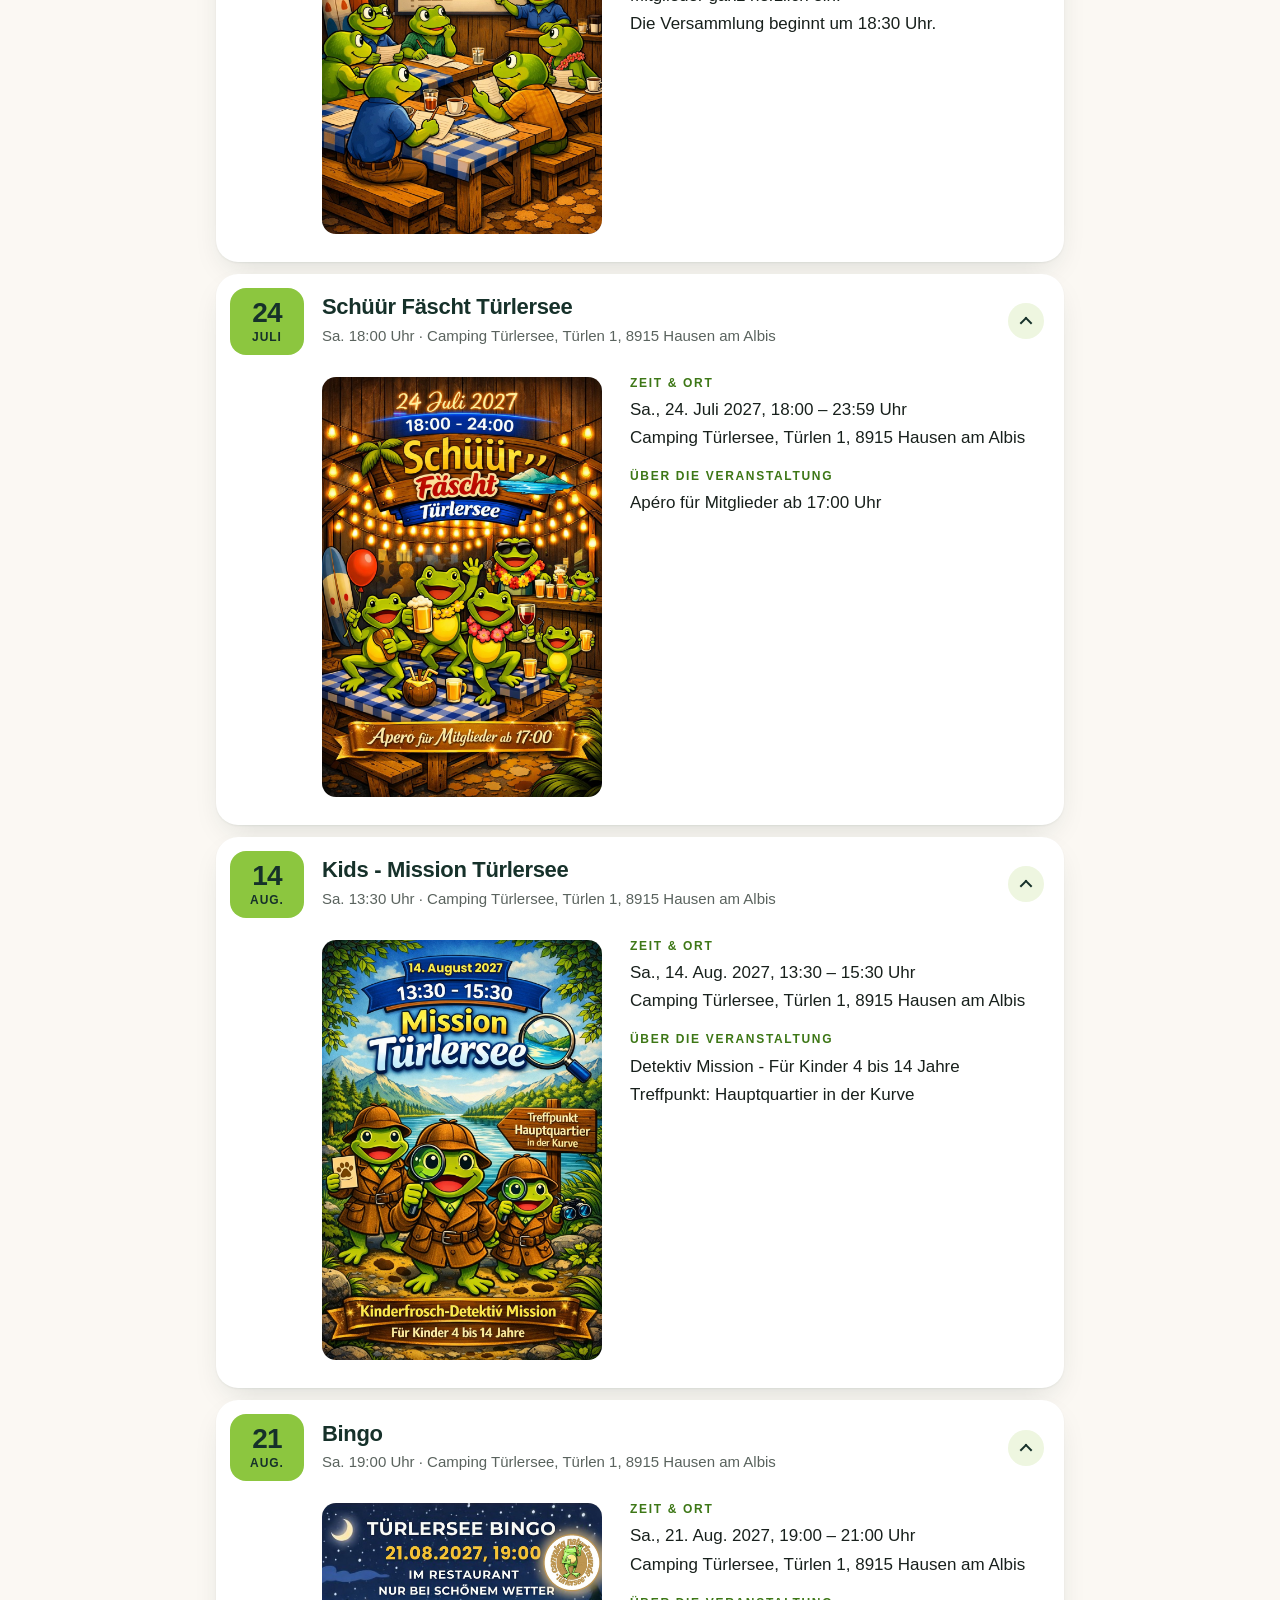
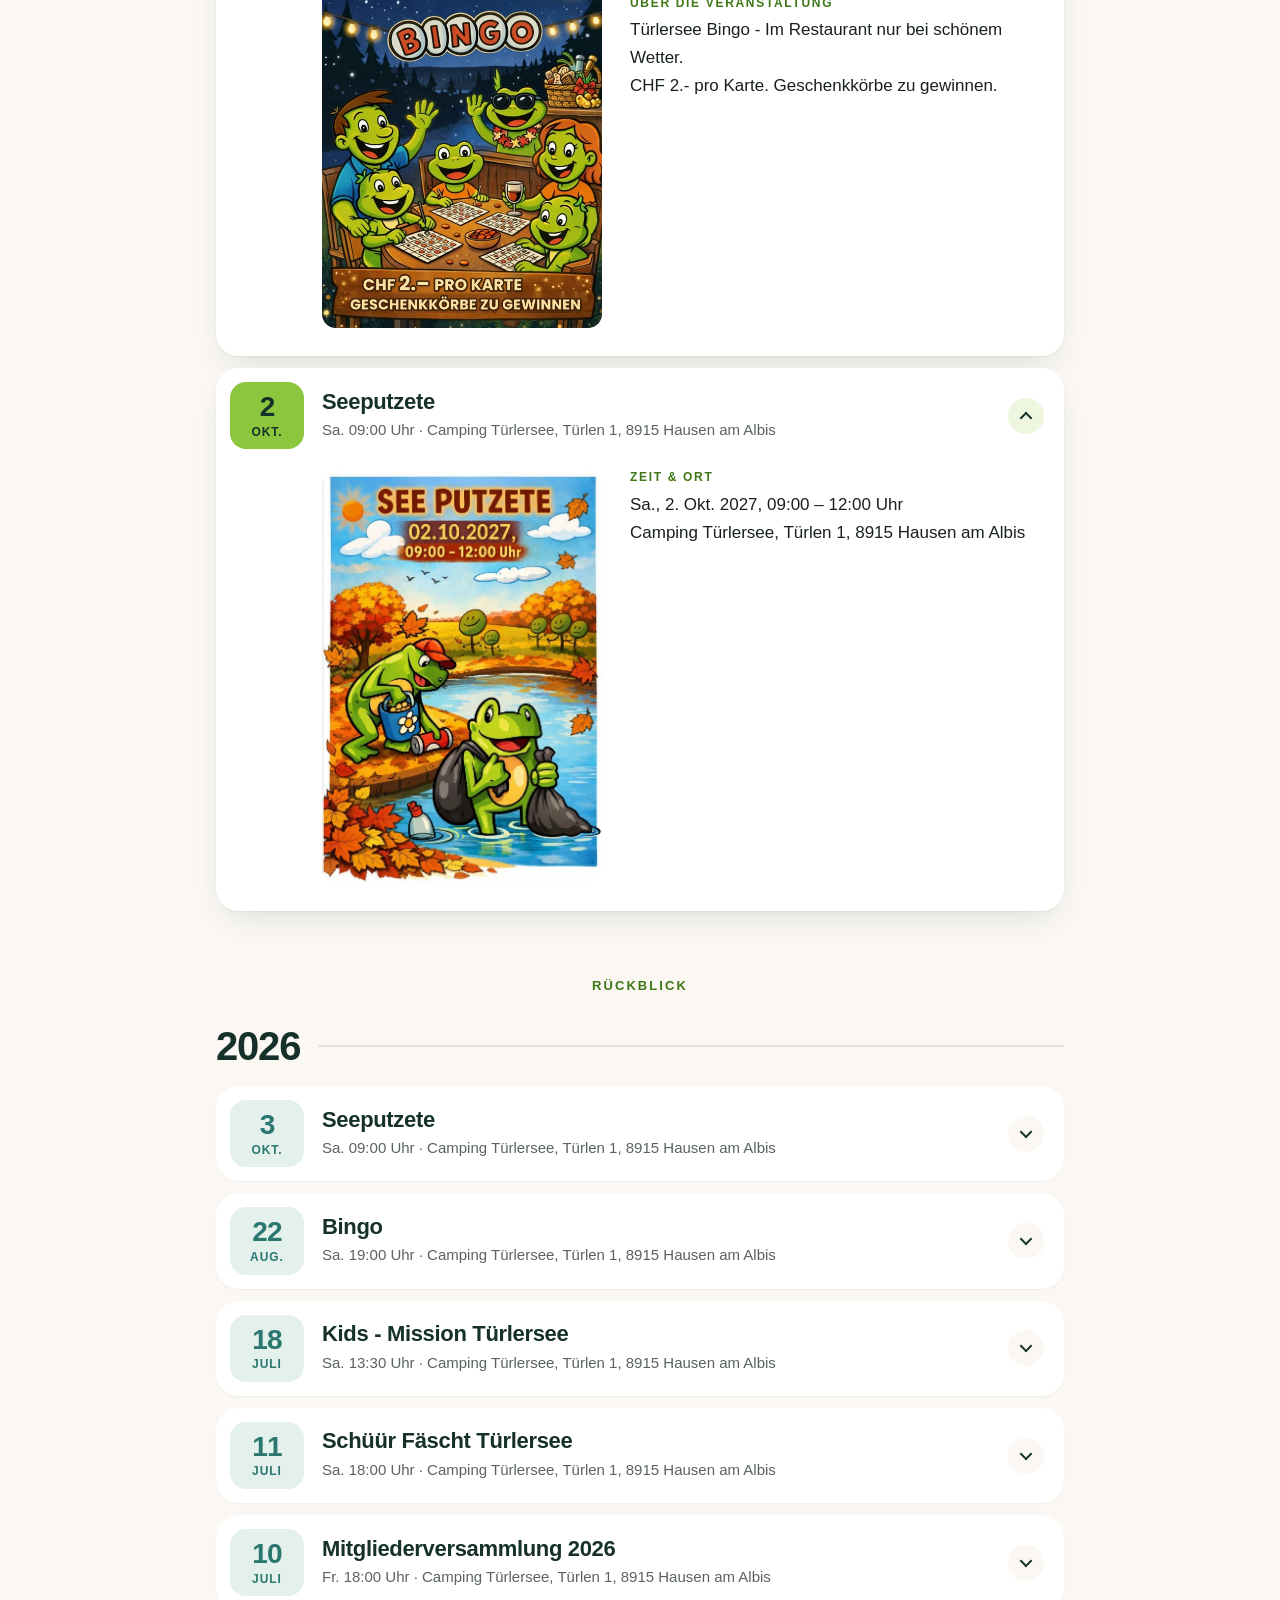
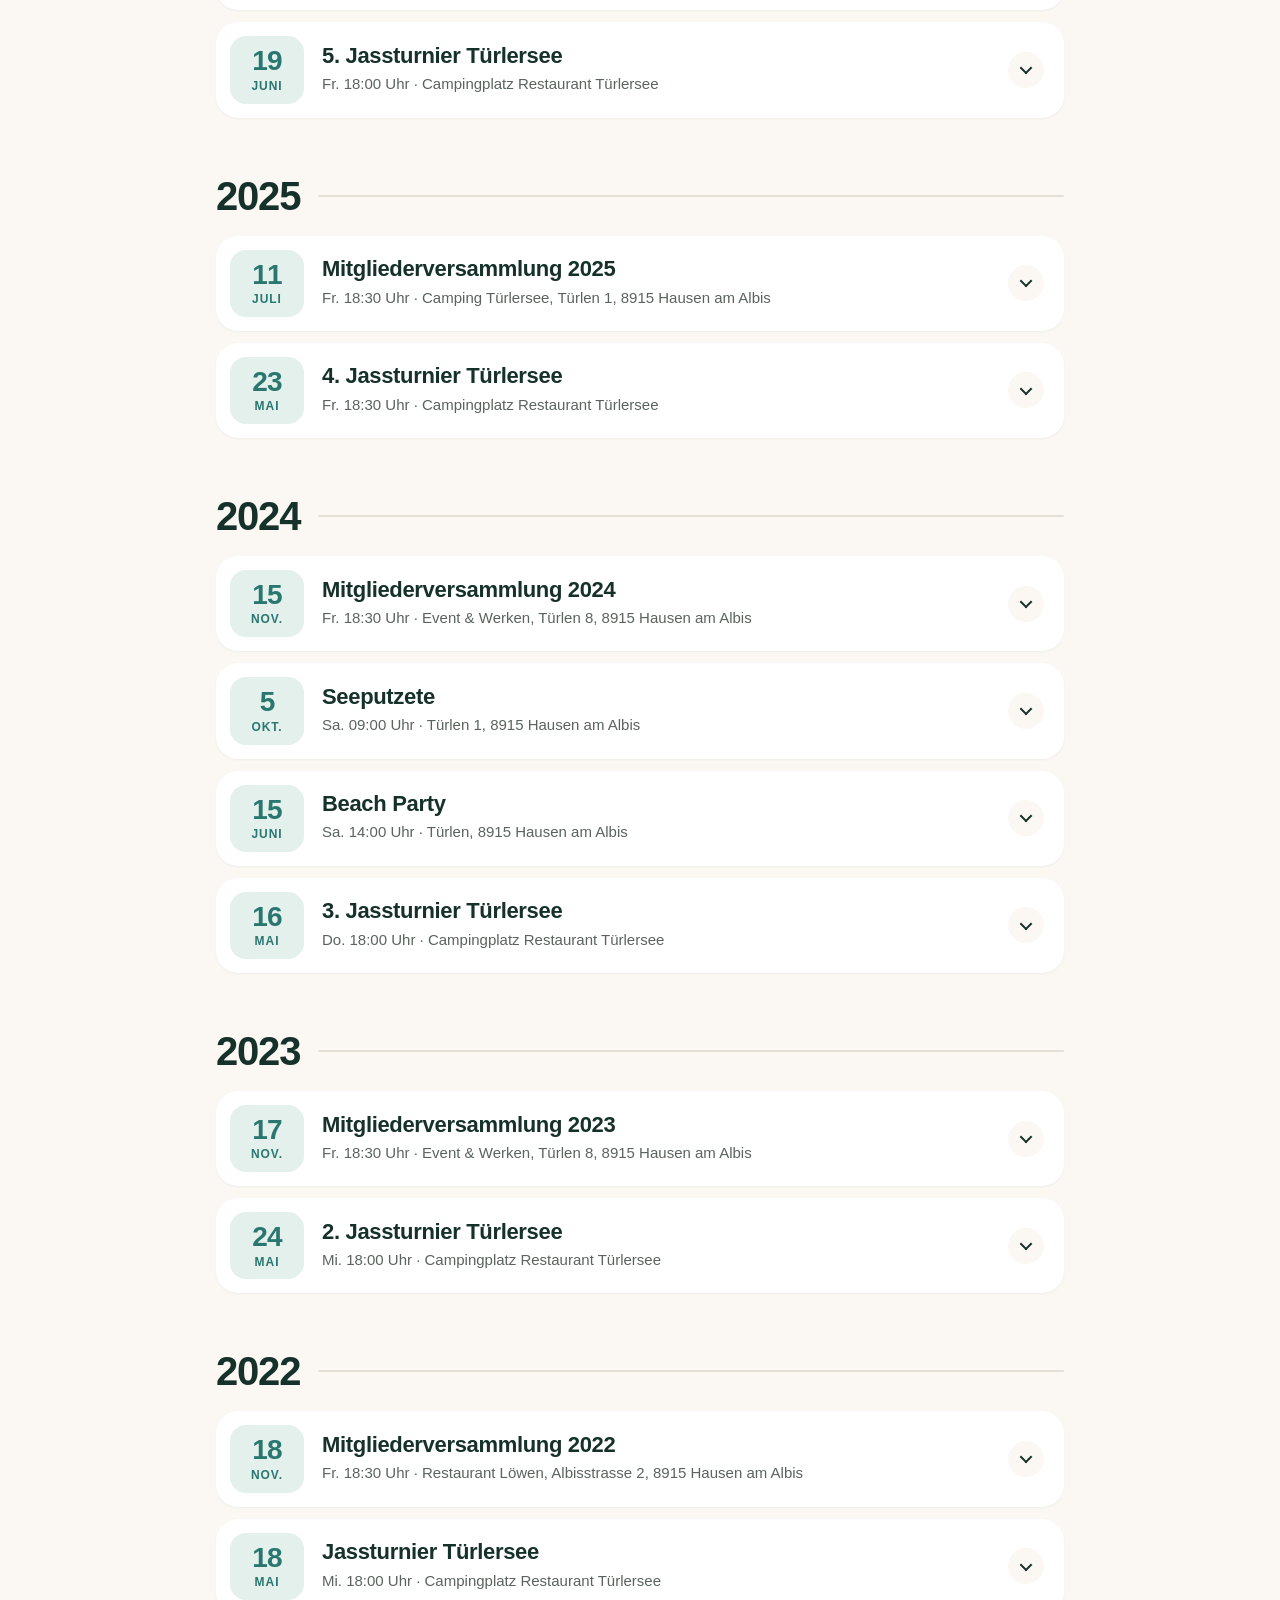
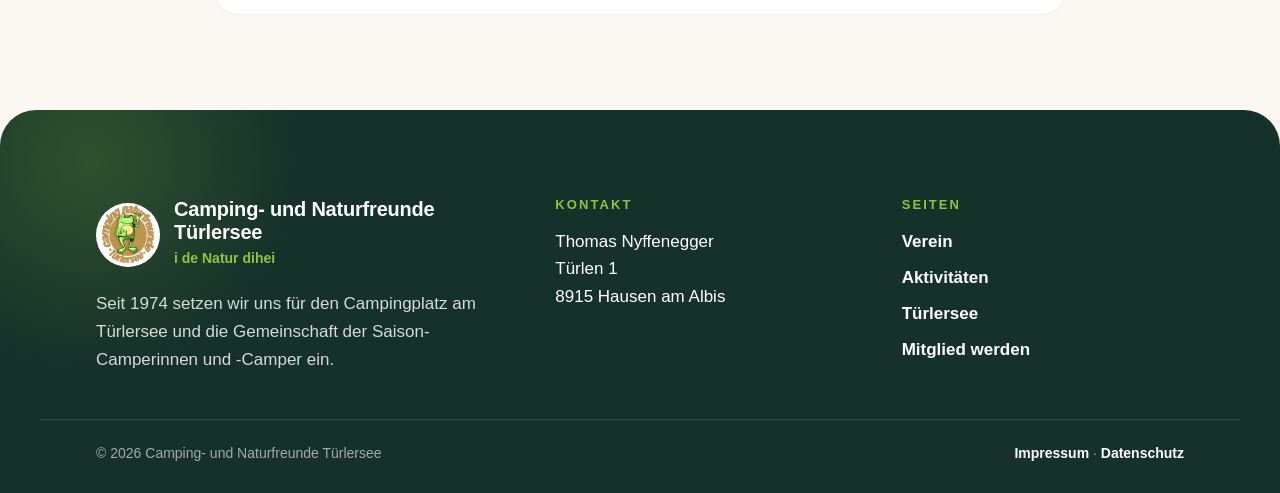
==== commit 42c2d9fc: "Jahresprogramm 2027: Schüürfäscht 18:00 - 24:00 Co-Authored-By: Claude Opus 5.5 <noreply@anthropic.c" ====
--- a/aktivitaten.html
+++ b/aktivitaten.html
@@ -54,7 +54,7 @@
         <tr><td>03.04.2027</td><td>10:00 - 12:00</td><td>Apero im Restaurant</td></tr>
         <tr><td>18.06.2027</td><td>18:00 - 22:00</td><td>Jass Turnier</td></tr>
         <tr><td>23.07.2027</td><td>18:30</td><td>Mitgliederversammlung</td></tr>
-        <tr><td>24.07.2027</td><td>17:00 - 23:30</td><td>Schüürfäscht</td></tr>
+        <tr><td>24.07.2027</td><td>18:00 - 24:00</td><td>Schüürfäscht</td></tr>
         <tr><td>14.08.2027</td><td>13:30 - 15:30</td><td>Mission Türlersee - Kids</td></tr>
         <tr><td>21.08.2027</td><td>19:00 - 21:00</td><td>Bingo</td></tr>
         <tr><td>02.10.2027</td><td>09:00</td><td>Seeputzete</td></tr>
